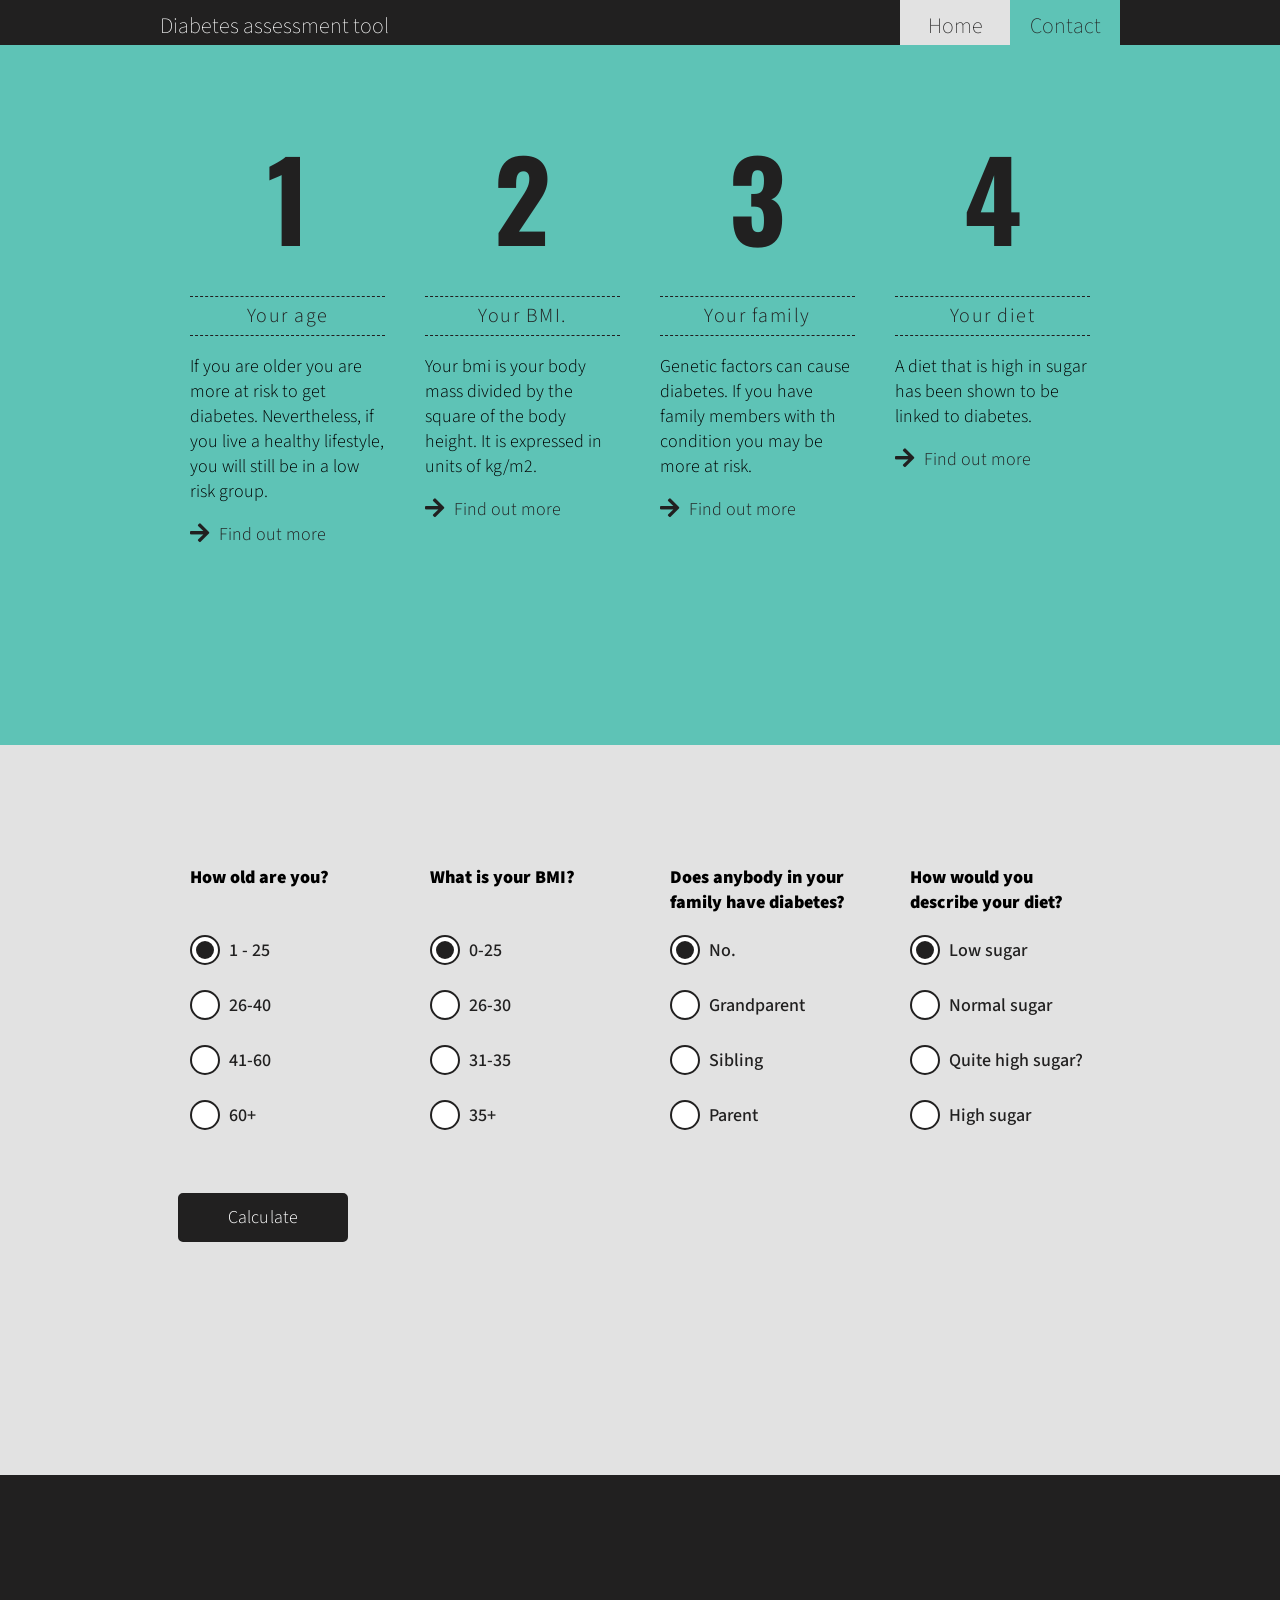
==== index.html @ 9d920e6a "first commit of app" ====
<!--Joseph Ketterer  -->
<!DOCTYPE html>
<html lang="en">

<head>
    <meta charset="UTF-8">
    <meta name="viewport" content="width=device-width, initial-scale=1.0">
    <meta http-equiv="X-UA-Compatible" content="ie=edge">
    <title>Document</title>
    <link rel="stylesheet" href="styles.css">
    <!-- I'm using a fontawesome arrow on the home page -->
    <link rel="stylesheet" href="https://use.fontawesome.com/releases/v5.5.0/css/all.css" integrity="sha384-B4dIYHKNBt8Bc12p+WXckhzcICo0wtJAoU8YZTY5qE0Id1GSseTk6S+L3BlXeVIU" crossorigin="anonymous">
    <style>
        @import url('https://fonts.googleapis.com/css?family=Oswald|Source+Sans+Pro');
    </style>
    <script src="diabetes.js"></script>
    <script src="extra.js"></script>
</head>

<body>
    <nav class="main-nav">
        <nav class="navcontainer">
            <h2>Diabetes assessment tool</h2>
            <nav class="leftnav">
                <nav class="contact-nav" id="current">
                    <a href="index.html">Home</a>
                </nav>
                <nav class="contact-nav">
                    <a href="contact.html">Contact</a>
                </nav>
            </nav>
        </nav>
    </nav>
    <div class="container">
        <div class="row-numbers">
            <ol class="content">
                <li class="contentitems">
                    <p class="summary">Your age</p>
                    <p>If you are older you are more at risk to get diabetes. Nevertheless, if you live a healthy lifestyle,
                        you will still be in a low risk group.</p>
                    <p class="arrowlink"><i class="fas fa-arrow-right"></i><a href="#" class="arrowlinks">Find out more</a></p>
                </li>
                <li class="contentitems">
                    <p class="summary">Your BMI.</p>
                    <p>Your bmi is your body mass divided by the square of the body height. It is expressed in units of kg/m2.</p>
                    <p class="arrowlink"><i class="fas fa-arrow-right"></i><a href="#" class="arrowlinks">Find out more</a></p>
                </li>
                <li class="contentitems">
                    <p class="summary">Your family</p>
                    <p>Genetic factors can cause diabetes. If you have family members with th condition you may be more at risk.</p>
                    <p class="arrowlink"><i class="fas fa-arrow-right"></i><a href="#" class="arrowlinks">Find out more</a></p>
                </li>
                <li class="contentitems">
                    <p class="summary">Your diet</p>
                    <p>A diet that is high in sugar has been shown to be linked to diabetes.</p>
                    <p class="arrowlink"><i class="fas fa-arrow-right"></i><a href="#" class="arrowlinks">Find out more</a></p>
                </li>
            </ol>
        </div>
    </div>

    <div class="form">
        <form action="post" class="diabetes" id="health">
            <div class="item-container">
                <div class="display">
                    <fieldset>
                        <p class="formtext">How old are you? </p>
                        <label class="rb fill">
                            <input type="radio" name="age" class="radio" value=0 checked />
                            <span class="rb-field"></span>
                            <span class="rb-text">1 - 25</span>
                        </label>
                        <label class="rb fill">
                            <input type="radio" name="age" class="radio" value=5 />
                            <span class="rb-field"></span>
                            <span class="rb-text">26-40</span>
                        </label>
                        <label class="rb fill">
                            <input type="radio" name="age" class="radio" value=8 />
                            <span class="rb-field"></span>
                            <span class="rb-text">41-60</span>
                        </label>
                        <label class="rb fill">
                            <input type="radio" name="age" class="radio" value=10 />
                            <span class="rb-field"></span>
                            <span class="rb-text">60+</span>
                        </label>
                    </fieldset>
                </div>

                <div class="display">
                    <p class="formtext">What is your BMI?</p>
                    <fieldset>
                        <label class="rb fill">
                            <input type="radio" name="BMI" class="radio" value=0 checked />
                            <span class="rb-field"></span>
                            <span class="rb-text">0-25</span>
                        </label>
                        <label class="rb fill">
                            <input type="radio" name="BMI" class="radio" value=0 />
                            <span class="rb-field"></span>
                            <span class="rb-text">26-30</span>
                        </label>
                        <label class="rb fill">
                            <input type="radio" name="BMI" class="radio" value=9 />
                            <span class="rb-field"></span>
                            <span class="rb-text">31-35</span>

                        </label>
                        <label class="rb fill">
                            <input type="radio" name="BMI" class="radio" value=10 />
                            <span class="rb-field"></span>
                            <span class="rb-text">35+</span>
                        </label>
                    </fieldset>
                </div>

                <div class="display">
                    <p class="formtext">Does anybody in your family have diabetes?</p>
                    <fieldset>
                        <label class="rb fill">
                            <input type="radio" name="family" class="radio" value=0 checked />
                            <span class="rb-field"></span>
                            <span class="rb-text">No.</span>
                        </label>
                        <label class="rb fill">
                            <input type="radio" name="family" class="radio" value=7 />
                            <span class="rb-field"></span>
                            <span class="rb-text">Grandparent</span>
                        </label>
                        <label class="rb fill">
                            <input type="radio" name="family" class="radio" value=15 />
                            <span class="rb-field"></span>
                            <span class="rb-text">Sibling</span>
                        </label>
                        <label class="rb fill">
                            <input type="radio" name="family"  class="radio" value=15 />
                            <span class="rb-field"></span>
                            <span class="rb-text">Parent</span>
                        </label>
                    </fieldset>
                </div>
                <div class="display">
                    <p class="formtext"> How would you describe your diet?</p>
                    <fieldset>
                        <label class="rb fill">
                            <input type="radio" name="diet" class="radio" value=0 checked />
                            <span class="rb-field"></span>
                            <span class="rb-text">Low sugar</span>
                        </label>
                        <label class="rb fill">
                            <input type="radio" name="diet" class="radio" value=0 />
                            <span class="rb-field"></span>
                            <span class="rb-text">Normal sugar</span>
                        </label>
                        <label class="rb fill">
                            <input type="radio" name="diet" class="radio" value=7>
                            <span class="rb-field"></span>
                            <span class="rb-text">Quite high sugar?</span>
                        </label>
                        <label class="rb fill">
                            <input type="radio" name="diet" class="radio" value=10 />
                            <span class="rb-field"></span>
                            <span class="rb-text">High sugar</span>
                        </label>
                    </fieldset>
                </div>
            </div>
            <div class="row">
                <input type="submit" id="Submit" value="Calculate" class="button">
            </div>
            <div class="results">
            </div>
        </form>
    </div>

    <div class="footercontainer">
        <footer class="footer">

        </footer>
    </div>
</body>
</html>
---- styles.css ----
/* Joseph Ketterer */
:root {
    --secondary: #5ec3b6;
    --tertiary: #e2e2e2;
    --black: #212020;
    --red: #fa8072;
}

* {
    box-sizing: border-box;
    margin: 0;
    padding: 0;
    border: 0;
}
/* used to remove default background colours from chrome */
input:-webkit-autofill,
input:-webkit-autofill:hover,
input:-webkit-autofill:focus,
input:-webkit-autofill:active  {
    background-color: white;
}

html {
    font-size: 62.5%;
}

body {
    font-family: 'Source Sans Pro', 'helvtica', 'arial';
    font-size: 22px;
    font-weight: 500;
}

p {
    margin: 1.8rem 0;
    font-weight: 300;
    font-size: 1.8rem
}

h1 {
    color: var(--tertiary);
    font-size: 9rem;
    font-family: 'Oswald';
    position: absolute;
    top: 18rem;
    right: 50rem;
}

h2 {
    padding-top: 10px;
    color: white;
    font-size: 2.2rem;
    text-align: center;
    font-weight: 200;
}


h3 {
    font-family: 'Oswald', 'Helvetica neue', arial, sans-serif;
    font-size: 3.5rem;
    border-bottom: 1px dashed var(--black);
    text-transform: uppercase;
}

h4 {
    padding-bottom: 3rem;
    font-size: 3rem
}



.row {
    width: 75%;
    margin: auto;
    padding: 1.8rem;
    max-width: 1000px;
}

.row-numbers{
    width: 75%;
    margin: auto;
    padding: 0rem;
    max-width: 1000px;

}

/*---------------- Main navigation ------------- */
.contact-nav {
    background-color: var(--secondary);
    width: 11rem;
    padding-top: 10px;
}

.leftnav {
    display: flex;
    text-align: center;
}



.contact-nav:hover {
    background-color: var(--tertiary);
}

#current {
    background-color: var(--tertiary);
}

.navcontainer {
    margin: auto;
    width: 75%;
    display: flex;
    justify-content: space-between;
    height: 4.5rem;
    max-width: 1000px;

}

.navcontainer a {
    padding-top: 10px;
    color: white;
    font-size: 2.2rem;
    text-align: center;
    font-weight: 200;
    text-decoration: none;
    color: var(--black);


}

.main-nav {
    background-color: var(--black);
    width: 100%;
}

/*---------------- End of Main navigation ---------- */
/* ---intro text numbers display--- */
.content {
    display: flex;
    flex-wrap: wrap;
    justify-content: space-around;
    height: 70rem;
    padding-top: 5rem;
    align-self: center;
}

.contentitems {
    transition: all 1s;
    flex: .8;
    vertical-align: top;
}

.contentitems a {
    vertical-align: top;
    color: var(--black);
    text-decoration: none;
    margin-left: 1rem;
}

.contentitems a:hover {
    text-decoration: underline;
}

.fa-arrow-right{
    font-size: 2.2rem;
    color: var(--black);
}

.open {
    flex-grow: 2;
}

.open p {
    font-size: 2.2rem;
}


ol {
    counter-reset: listNumbering;
    list-style: none;
    padding: 0 1rem;
    margin: auto;
}


li {
    font-size: 1em;
    counter-increment: listNumbering;
    width: 18rem;
    margin: 2rem;
    cursor: pointer;
}

li:before {
    content: counter(listNumbering, decimal);
    display: block;
    font-family: Oswald, sans-serif;
    font-size: 11rem;
    font-weight: 700;
    text-align: center;
    color: var(--black);
}

.summary {
    color: var(--black);
    border-top: 1px dashed var(--black);
    border-bottom: 1px dashed var(--black);
    font-family: "Source Sans Pro", sans-serif;
    font-size: 2rem;
    font-weight: 300;
    letter-spacing: 0.15rem;
    padding: .5rem 0;
    text-align: center;
}



.arrowlink {
    position: relative;
    top: 0;
    left: 0;
    width: 100%;
    height: 1.8rem;
}

/* --- end of intro text numbers display--- */
/*---------------------- results ------------------------*/
.results {
    background-color: var(--tertiary);
    height: 20rem;
}

.results a {
    color: var(--black);
    font-weight: 900;
}

.results-message {
    width: 75%;
    margin: auto;
    padding-top: 1rem;
    padding-bottom: 1rem;

    border-top: 2px dashed var(--black);
    border-bottom: 2px dashed var(--black);
    max-width: 1000px;


}



/*-------------------end of results----------------------- */
.container {
    background-color: var(--secondary);
    width: 100%;
}

.form {
    background-color: var(--tertiary);
    padding-top: 10rem;
}

.button {
    padding: 1.5rem 3rem;
    font-size: 1.8rem;
    background-color: var(--black);
    ;
    border-radius: .5rem;
    color: white;
    border: 2px solid var(--black);
    ;
    margin-bottom: 1.5rem;
    height: auto;
    width: 17rem;
}


.button:hover {
    background-color: var(--black);
    ;
    transition-duration: .3s;
    background-color: var(--secondary);
    cursor: pointer;
    color: var(--black);
    ;
}

button:focus {outline:0;}
/* styles for radio button flexbox   */
.item-container {
    display: flex;
    margin: auto;
    justify-content: space-around;
    flex-wrap: wrap;
    flex-direction: row;
    width: 75%;
    counter-reset: section;
    position: relative;
    background-color: var(--tertiary);
    max-width: 1000px;
}

.display {
    display: flex;
    flex-direction: column;
    flex-wrap: wrap;
    width: 18rem;
    margin: 2rem;
}


.formtext {
    height: 5.5rem;
    font-weight: 900;
    padding: 0 0 7rem 0;
    margin: 0;

}

/*----end of  styles for radio button flexbox ----------  */
/* ----------styles for radio buttons--------- */
.rb-container {
    display: flex;
    flex-direction: column;
    justify-content: space-around;
}

.rb {
    display: flex;
    color: var(--black);
    font-weight: 500;
    margin-bottom: 25px;
}

.rb input {
    width: 0;
    height: 0;
    /*I'm changing the opacity so it is still on screen - screen readers can still read this  */
    opacity: 0;
}

.rb .rb-field {
    width: 3rem;
    height: 3rem;
    background-color: white;
    position: relative;
    border: 2px solid var(--black);
}

.rb .rb-text {
    display: flex;
    justify-content: space-around;
    flex-direction: column;
    margin-left: .5em;
}

.rb-text {
    font-size: 1.8rem
}

.rb .rb-field {
    border-radius: 100%;
}

.rb.fill input:checked+span:before {

    width: 71%;
    height: 71%;
    top: 15%;
    left: 15%;

}

.rb.fill .rb-field:before {
    content: '';
    position: absolute;

    width: 0;
    height: 0;
    top: 50%;
    left: 50%;

    background-color: var(--black);
    ;
    border-radius: 100%;
    transition: all .2s cubic-bezier(.45, .05, 0, 1.98);
}

.rb.outline .rb-field {
    background-color: transparent;
    border: .9em solid var(--secondary);
}

.rb.outline .rb-field:before {
    content: '';
    position: absolute;
    border-radius: 100%;
    background-color: black;
    width: 0;
    height: 0;
    top: .5em;
    left: .5em;
    transition: all .2s cubic-bezier(.45, .05, 0, 1.98);
}

/* ---------- end of styles for radio buttons--------- */

.footercontainer {
    height: 20rem;
    width: 100%;
    background-color: var(--black);
}

.footer{
    width: 80%;
    margin: auto;
    padding: 3rem 0;
    color: #ffffff;
}

@media screen and (max-width: 600px) {
    .item-container {
        flex-direction: column;
        align-content: center;
        justify-content: center;
    }

    .display {
        flex: 1;
    }
}


/* -----------------tooltip ------------*/
.tool {
    position: absolute;
    top: 67.5rem;
    margin-left: -2.3rem;
}

.tooltip {
    width: 14rem;
    padding: 1rem;
    background-color: var(--secondary);
    color: black;
    text-align: center;
    opacity: 0;
    border-radius: .2rem;
    z-index: 1;
    font: 0.65em Arial, Helvetica, sans-serif;
    display: block;
    position: absolute;
    right: 2rem;
    top: -9rem;
}

.tooltip::after {
    content: "";
    position: absolute;
    top: 100%;
    left: 80%;
    margin-left: -10px;
    border-width: 10px;
    border-style: solid;
    border-color: var(--secondary) transparent transparent transparent;
}
.questionmark {
    background-image: url(images/questionmark.svg);
    background-size: 38px 38px;
    padding: 1em;
    background-repeat: no-repeat;
    width: 3rem;
}


/* -------------end of tooltip----------- */


.formcontainer {
    padding: 4rem;
    margin: auto;
    background-color: white;
    width: 70rem;
}

.container-white {
    padding: 5rem;
}

.contact-form-body {
    width: 100%;
    height: auto;
    background-color: var(--tertiary);
}

.main-content {
    padding: 4rem;
    margin: auto;
    width: auto;
    background-color: var(--secondary);
}

.contact-form {
    width: 60rem;
    background-color: white;
    padding: 3rem;
}

.error {
    display: block;
    align-self: center;
    margin-left: 1rem;
    color: red;
    font-size: 1.4rem;
}

.forminput {
    height: 5.5rem;
    display: flex;
    margin-bottom: 1.5rem;
    width: 100%
}

.label {
    width: 27rem;
    height: 3rem;
    align-self: flex-end;
    display: inline-block;
    font-size: 1.8rem;
}

.backgroundred {
    background-color: #f9e3df;
}

/*----------------- Select box dropdown styles -----------  */
.select-style {
    padding: 0 0 0 .3rem;
    border: 1px solid var(--black);
    width: 13rem;
    border-radius: .2rem;
    overflow: hidden;
    background-color: #fff;
    height: 5rem;
    background: #fff url("images/arrow-down-solid.svg") no-repeat 80% 55%;
    background-size: 15px 15px;
}

.select-style select {
    padding-top: 1.5rem;
    width: 160%;
    font-size: 1.7rem;
    line-height: 1.5rem;
    border: none;
    box-shadow: none;
    background-color: transparent;
    background-image: none;
    -webkit-appearance: none;
    -moz-appearance: none;
    appearance: none;
}

.select-style select:focus {
    border: 0px;
    outline: 0px;
}

/*-----------------end of Select box dropdown styles -----------  */
input {
    border: 1px solid var(--black);
    height: 5rem;
    width: 25rem;
    /* margin: 10px 0 0 0; */
    padding: .4rem;
    font-size: 1.8rem;
    line-height: 1.5rem;
    color: var(--black);
    letter-spacing: .01em;
    font-style: normal;
    font-weight: 300;
    font-family: 'Source Sans Pro';
    display: inline-block;
    margin-bottom: 2rem;
    border-radius: .2rem;
}

.focus {
    background-color: #f8ffd4;
}

.red {
    color: red;
}

/* ------------ popup css ---------------- */
.modal {
    position: fixed;
    left: 0;
    top: 0;
    width: 100%;
    height: 100%;
    background-color: rgba(0, 0, 0, 0.5);
    opacity: 0;
    visibility: hidden;
    transform: scale(1.1);
    /*transition for when the form closes */
    transition: visibility 0s linear 0.25s, opacity 0.25s 0s, transform 0.25s;
}

.modal-content {
    position: absolute;
    top: 50%;
    left: 50%;
    transform: translate(-50%, -50%);
    background-color: white;
    padding: 1rem 1.5rem;
    width: 35rem;
    height: 15rem;
    border-radius: 0.1rem;
    border: 3px solid var(--black);
}

.close-button {
    float: right;
    width: 1.5rem;
    line-height: 1.5rem;
    text-align: center;
    cursor: pointer;
    border-radius: 0.25rem;
    background-color: lightgray;
}

.close-button:hover {
    background-color: darkgray;
}

.show-modal {
    opacity: 1;
    visibility: visible;
    transform: scale(1.0);
    transition: visibility 0s linear 0s, opacity 0.25s 0s, transform 0.25s;
}

/* ------------ end of popup css ---------------- */
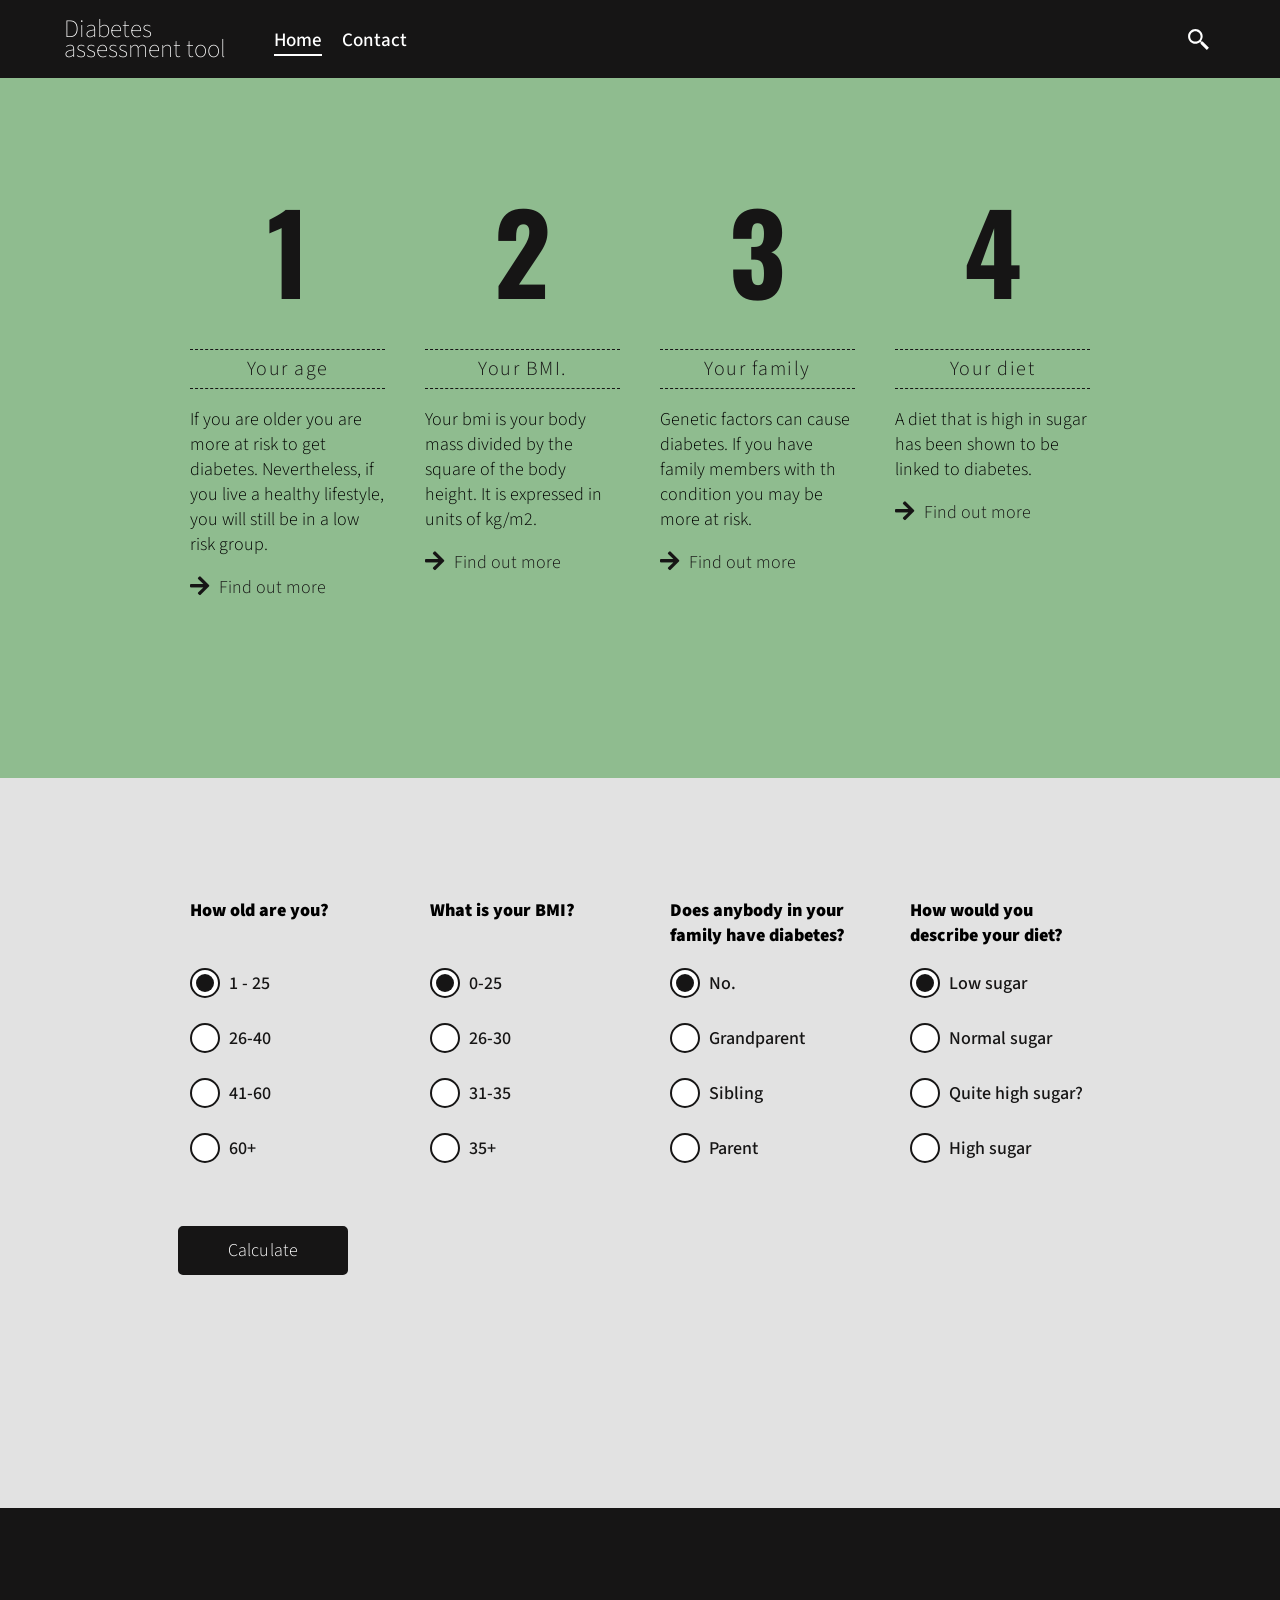
==== commit 92277996: "changes mainly css" ====
--- a/index.html
+++ b/index.html
@@ -1,183 +1,180 @@
 <!--Joseph Ketterer  -->
 <!DOCTYPE html>
 <html lang="en">
+    <head>
+        <meta charset="UTF-8">
+        <meta name="viewport" content="width=device-width, initial-scale=1.0">
+        <meta http-equiv="X-UA-Compatible" content="ie=edge">
+        <title>Diabetes tool</title>
+        <link rel="stylesheet" href="styles.css">
+        <!-- I'm using a fontawesome arrow on the home page -->
+        <link rel="stylesheet" href="https://use.fontawesome.com/releases/v5.5.0/css/all.css" integrity="sha384-B4dIYHKNBt8Bc12p+WXckhzcICo0wtJAoU8YZTY5qE0Id1GSseTk6S+L3BlXeVIU" crossorigin="anonymous">
+        <style>
+        @import url('https://fonts.googleapis.com/css?family=Oswald|Source+Sans+Pro');
+        </style>
+        <script src="diabetes.js"></script>
+        <script src="extra.js"></script>
+    </head>
+    <body>
+        <div class="main-nav">
+            <nav class="navcontainer">
+                <h1>Diabetes assessment tool</h1>
+                <uL class = "leftnav">
+                    <li class="contact-nav">
+                        <a href="index.html" id="current">Home</a>
+                    </li>
+                    <li class="contact-nav" >
+                        <a href="contact.html">Contact</a>
+                    </li>
+                </ul>
+                <div class ="icon"></div>
+            </nav>
+        </div>
+        <div class="container">
+            <div class="row-numbers">
+                <ol class="content">
+                    <li class="contentitems">
+                        <p class="summary">Your age</p>
+                        <p>If you are older you are more at risk to get diabetes. Nevertheless, if you live a healthy lifestyle,
+                        you will still be in a low risk group.</p>
+                        <p class="arrowlink"><i class="fas fa-arrow-right"></i><a href="#" class="arrowlinks">Find out more</a></p>
+                    </li>
+                    <li class="contentitems">
+                        <p class="summary">Your BMI.</p>
+                        <p>Your bmi is your body mass divided by the square of the body height. It is expressed in units of kg/m2.</p>
+                        <p class="arrowlink"><i class="fas fa-arrow-right"></i><a href="#" class="arrowlinks">Find out more</a></p>
+                    </li>
+                    <li class="contentitems">
+                        <p class="summary">Your family</p>
+                        <p>Genetic factors can cause diabetes. If you have family members with th condition you may be more at risk.</p>
+                        <p class="arrowlink"><i class="fas fa-arrow-right"></i><a href="#" class="arrowlinks">Find out more</a></p>
+                    </li>
+                    <li class="contentitems">
+                        <p class="summary">Your diet</p>
+                        <p>A diet that is high in sugar has been shown to be linked to diabetes.</p>
+                        <p class="arrowlink"><i class="fas fa-arrow-right"></i><a href="#" class="arrowlinks">Find out more</a></p>
+                    </li>
+                </ol>
+            </div>
+        </div>
+        <div class="form">
+            <form action="post" class="diabetes" id="health">
+                <div class="item-container">
+                    <div class="display">
+                        <fieldset>
+                            <p class="formtext">How old are you? </p>
+                            <label class="rb fill">
+                                <input type="radio" name="age" class="radio" value=0 checked />
+                                <span class="rb-field"></span>
+                                <span class="rb-text">1 - 25</span>
+                            </label>
+                            <label class="rb fill">
+                                <input type="radio" name="age" class="radio" value=5 />
+                                <span class="rb-field"></span>
+                                <span class="rb-text">26-40</span>
+                            </label>
+                            <label class="rb fill">
+                                <input type="radio" name="age" class="radio" value=8 />
+                                <span class="rb-field"></span>
+                                <span class="rb-text">41-60</span>
+                            </label>
+                            <label class="rb fill">
+                                <input type="radio" name="age" class="radio" value=10 />
+                                <span class="rb-field"></span>
+                                <span class="rb-text">60+</span>
+                            </label>
+                        </fieldset>
+                    </div>
+                    <div class="display">
+                        <p class="formtext">What is your BMI?</p>
+                        <fieldset>
+                            <label class="rb fill">
+                                <input type="radio" name="BMI" class="radio" value=0 checked />
+                                <span class="rb-field"></span>
+                                <span class="rb-text">0-25</span>
+                            </label>
+                            <label class="rb fill">
+                                <input type="radio" name="BMI" class="radio" value=0 />
+                                <span class="rb-field"></span>
+                                <span class="rb-text">26-30</span>
+                            </label>
+                            <label class="rb fill">
+                                <input type="radio" name="BMI" class="radio" value=9 />
+                                <span class="rb-field"></span>
+                                <span class="rb-text">31-35</span>
 
-<head>
-    <meta charset="UTF-8">
-    <meta name="viewport" content="width=device-width, initial-scale=1.0">
-    <meta http-equiv="X-UA-Compatible" content="ie=edge">
-    <title>Document</title>
-    <link rel="stylesheet" href="styles.css">
-    <!-- I'm using a fontawesome arrow on the home page -->
-    <link rel="stylesheet" href="https://use.fontawesome.com/releases/v5.5.0/css/all.css" integrity="sha384-B4dIYHKNBt8Bc12p+WXckhzcICo0wtJAoU8YZTY5qE0Id1GSseTk6S+L3BlXeVIU" crossorigin="anonymous">
-    <style>
-        @import url('https://fonts.googleapis.com/css?family=Oswald|Source+Sans+Pro');
-    </style>
-    <script src="diabetes.js"></script>
-    <script src="extra.js"></script>
-</head>
+                            </label>
+                            <label class="rb fill">
+                                <input type="radio" name="BMI" class="radio" value=10 />
+                                <span class="rb-field"></span>
+                                <span class="rb-text">35+</span>
+                            </label>
+                        </fieldset>
+                    </div>
 
-<body>
-    <nav class="main-nav">
-        <nav class="navcontainer">
-            <h2>Diabetes assessment tool</h2>
-            <nav class="leftnav">
-                <nav class="contact-nav" id="current">
-                    <a href="index.html">Home</a>
-                </nav>
-                <nav class="contact-nav">
-                    <a href="contact.html">Contact</a>
-                </nav>
-            </nav>
-        </nav>
-    </nav>
-    <div class="container">
-        <div class="row-numbers">
-            <ol class="content">
-                <li class="contentitems">
-                    <p class="summary">Your age</p>
-                    <p>If you are older you are more at risk to get diabetes. Nevertheless, if you live a healthy lifestyle,
-                        you will still be in a low risk group.</p>
-                    <p class="arrowlink"><i class="fas fa-arrow-right"></i><a href="#" class="arrowlinks">Find out more</a></p>
-                </li>
-                <li class="contentitems">
-                    <p class="summary">Your BMI.</p>
-                    <p>Your bmi is your body mass divided by the square of the body height. It is expressed in units of kg/m2.</p>
-                    <p class="arrowlink"><i class="fas fa-arrow-right"></i><a href="#" class="arrowlinks">Find out more</a></p>
-                </li>
-                <li class="contentitems">
-                    <p class="summary">Your family</p>
-                    <p>Genetic factors can cause diabetes. If you have family members with th condition you may be more at risk.</p>
-                    <p class="arrowlink"><i class="fas fa-arrow-right"></i><a href="#" class="arrowlinks">Find out more</a></p>
-                </li>
-                <li class="contentitems">
-                    <p class="summary">Your diet</p>
-                    <p>A diet that is high in sugar has been shown to be linked to diabetes.</p>
-                    <p class="arrowlink"><i class="fas fa-arrow-right"></i><a href="#" class="arrowlinks">Find out more</a></p>
-                </li>
-            </ol>
+                    <div class="display">
+                        <p class="formtext">Does anybody in your family have diabetes?</p>
+                        <fieldset>
+                            <label class="rb fill">
+                                <input type="radio" name="family" class="radio" value=0 checked />
+                                <span class="rb-field"></span>
+                                <span class="rb-text">No.</span>
+                            </label>
+                            <label class="rb fill">
+                                <input type="radio" name="family" class="radio" value=7 />
+                                <span class="rb-field"></span>
+                                <span class="rb-text">Grandparent</span>
+                            </label>
+                            <label class="rb fill">
+                                <input type="radio" name="family" class="radio" value=15 />
+                                <span class="rb-field"></span>
+                                <span class="rb-text">Sibling</span>
+                            </label>
+                            <label class="rb fill">
+                                <input type="radio" name="family" class="radio" value=15 />
+                                <span class="rb-field"></span>
+                                <span class="rb-text">Parent</span>
+                            </label>
+                        </fieldset>
+                    </div>
+                    <div class="display">
+                        <p class="formtext"> How would you describe your diet?</p>
+                        <fieldset>
+                            <label class="rb fill">
+                                <input type="radio" name="diet" class="radio" value=0 checked />
+                                <span class="rb-field"></span>
+                                <span class="rb-text">Low sugar</span>
+                            </label>
+                            <label class="rb fill">
+                                <input type="radio" name="diet" class="radio" value=0 />
+                                <span class="rb-field"></span>
+                                <span class="rb-text">Normal sugar</span>
+                            </label>
+                            <label class="rb fill">
+                                <input type="radio" name="diet" class="radio" value=7>
+                                <span class="rb-field"></span>
+                                <span class="rb-text">Quite high sugar?</span>
+                            </label>
+                            <label class="rb fill">
+                                <input type="radio" name="diet" class="radio" value=10 />
+                                <span class="rb-field"></span>
+                                <span class="rb-text">High sugar</span>
+                            </label>
+                        </fieldset>
+                    </div>
+                </div>
+                <div class="row">
+                    <input type="submit" id="Submit" value="Calculate" class="button">
+                </div>
+                <div class="results">
+
+                </div>
+            </form>
         </div>
-    </div>
+        <div class="footercontainer">
+            <footer class="footer">
 
-    <div class="form">
-        <form action="post" class="diabetes" id="health">
-            <div class="item-container">
-                <div class="display">
-                    <fieldset>
-                        <p class="formtext">How old are you? </p>
-                        <label class="rb fill">
-                            <input type="radio" name="age" class="radio" value=0 checked />
-                            <span class="rb-field"></span>
-                            <span class="rb-text">1 - 25</span>
-                        </label>
-                        <label class="rb fill">
-                            <input type="radio" name="age" class="radio" value=5 />
-                            <span class="rb-field"></span>
-                            <span class="rb-text">26-40</span>
-                        </label>
-                        <label class="rb fill">
-                            <input type="radio" name="age" class="radio" value=8 />
-                            <span class="rb-field"></span>
-                            <span class="rb-text">41-60</span>
-                        </label>
-                        <label class="rb fill">
-                            <input type="radio" name="age" class="radio" value=10 />
-                            <span class="rb-field"></span>
-                            <span class="rb-text">60+</span>
-                        </label>
-                    </fieldset>
-                </div>
-
-                <div class="display">
-                    <p class="formtext">What is your BMI?</p>
-                    <fieldset>
-                        <label class="rb fill">
-                            <input type="radio" name="BMI" class="radio" value=0 checked />
-                            <span class="rb-field"></span>
-                            <span class="rb-text">0-25</span>
-                        </label>
-                        <label class="rb fill">
-                            <input type="radio" name="BMI" class="radio" value=0 />
-                            <span class="rb-field"></span>
-                            <span class="rb-text">26-30</span>
-                        </label>
-                        <label class="rb fill">
-                            <input type="radio" name="BMI" class="radio" value=9 />
-                            <span class="rb-field"></span>
-                            <span class="rb-text">31-35</span>
-
-                        </label>
-                        <label class="rb fill">
-                            <input type="radio" name="BMI" class="radio" value=10 />
-                            <span class="rb-field"></span>
-                            <span class="rb-text">35+</span>
-                        </label>
-                    </fieldset>
-                </div>
-
-                <div class="display">
-                    <p class="formtext">Does anybody in your family have diabetes?</p>
-                    <fieldset>
-                        <label class="rb fill">
-                            <input type="radio" name="family" class="radio" value=0 checked />
-                            <span class="rb-field"></span>
-                            <span class="rb-text">No.</span>
-                        </label>
-                        <label class="rb fill">
-                            <input type="radio" name="family" class="radio" value=7 />
-                            <span class="rb-field"></span>
-                            <span class="rb-text">Grandparent</span>
-                        </label>
-                        <label class="rb fill">
-                            <input type="radio" name="family" class="radio" value=15 />
-                            <span class="rb-field"></span>
-                            <span class="rb-text">Sibling</span>
-                        </label>
-                        <label class="rb fill">
-                            <input type="radio" name="family"  class="radio" value=15 />
-                            <span class="rb-field"></span>
-                            <span class="rb-text">Parent</span>
-                        </label>
-                    </fieldset>
-                </div>
-                <div class="display">
-                    <p class="formtext"> How would you describe your diet?</p>
-                    <fieldset>
-                        <label class="rb fill">
-                            <input type="radio" name="diet" class="radio" value=0 checked />
-                            <span class="rb-field"></span>
-                            <span class="rb-text">Low sugar</span>
-                        </label>
-                        <label class="rb fill">
-                            <input type="radio" name="diet" class="radio" value=0 />
-                            <span class="rb-field"></span>
-                            <span class="rb-text">Normal sugar</span>
-                        </label>
-                        <label class="rb fill">
-                            <input type="radio" name="diet" class="radio" value=7>
-                            <span class="rb-field"></span>
-                            <span class="rb-text">Quite high sugar?</span>
-                        </label>
-                        <label class="rb fill">
-                            <input type="radio" name="diet" class="radio" value=10 />
-                            <span class="rb-field"></span>
-                            <span class="rb-text">High sugar</span>
-                        </label>
-                    </fieldset>
-                </div>
-            </div>
-            <div class="row">
-                <input type="submit" id="Submit" value="Calculate" class="button">
-            </div>
-            <div class="results">
-            </div>
-        </form>
-    </div>
-
-    <div class="footercontainer">
-        <footer class="footer">
-
-        </footer>
-    </div>
-</body>
+            </footer>
+        </div>
+    </body>
 </html>
--- a/styles.css
+++ b/styles.css
@@ -1,8 +1,8 @@
 /* Joseph Ketterer */
 :root {
-    --secondary: #5ec3b6;
+    --secondary: #8FBC8F;
     --tertiary: #e2e2e2;
-    --black: #212020;
+    --black: #161515;
     --red: #fa8072;
 }
 
@@ -36,21 +36,26 @@
     font-size: 1.8rem
 }
 
-h1 {
+/* h1 {
     color: var(--tertiary);
     font-size: 9rem;
     font-family: 'Oswald';
     position: absolute;
     top: 18rem;
     right: 50rem;
-}
-
-h2 {
-    padding-top: 10px;
+} */
+
+h1 {
+
     color: white;
-    font-size: 2.2rem;
+    font-size: 2.5rem;
     text-align: center;
     font-weight: 200;
+    width: 17rem;
+    height: auto;
+    text-align: left;
+    line-height: 2rem;
+    align-self: center;
 }
 
 
@@ -72,74 +77,88 @@
     width: 75%;
     margin: auto;
     padding: 1.8rem;
-    max-width: 1000px;
+    max-width: 1400px;
 }
 
 .row-numbers{
     width: 75%;
     margin: auto;
     padding: 0rem;
-    max-width: 1000px;
+    max-width: 1400px;
 
 }
 
 /*---------------- Main navigation ------------- */
-.contact-nav {
-    background-color: var(--secondary);
-    width: 11rem;
-    padding-top: 10px;
-}
-
-.leftnav {
-    display: flex;
-    text-align: center;
-}
-
-
-
-.contact-nav:hover {
-    background-color: var(--tertiary);
-}
-
-#current {
-    background-color: var(--tertiary);
-}
-
-.navcontainer {
-    margin: auto;
-    width: 75%;
-    display: flex;
-    justify-content: space-between;
-    height: 4.5rem;
-    max-width: 1000px;
-
-}
-
-.navcontainer a {
-    padding-top: 10px;
-    color: white;
-    font-size: 2.2rem;
-    text-align: center;
-    font-weight: 200;
-    text-decoration: none;
-    color: var(--black);
-
-
-}
-
 .main-nav {
     background-color: var(--black);
     width: 100%;
 }
 
+.navcontainer {
+    margin: auto;
+    width: 90%;
+    display: flex;
+    justify-content: flex-start;
+    min-height: 7.8rem;
+    max-width: 1400px;
+
+
+}
+
+
+.leftnav {
+    display: flex;
+    text-align: center;
+    align-self: center;
+}
+
+.leftnav li:first-child{
+    margin-left: 4rem;
+
+}
+
+.leftnav li{
+    list-style: none;
+    display: inline-block;
+    margin: 0;
+    margin-left: 2rem;
+
+
+
+}
+.leftnav li a{
+font-size: 1.9rem;
+text-decoration: none;
+color: white;
+}
+.contact-nav:hover {
+
+}
+
+#current {
+border-bottom: 2px solid white;
+}
+
+
+.icon{
+    background-image: url(images/search1.svg);
+    background-size: 25px 25px;
+    margin-top: 2.7rem;
+    background-repeat: no-repeat;
+    width: 3rem;
+    margin-left: auto;
+
+
+}
+
 /*---------------- End of Main navigation ---------- */
 /* ---intro text numbers display--- */
 .content {
     display: flex;
     flex-wrap: wrap;
     justify-content: space-around;
-    height: 70rem;
-    padding-top: 5rem;
+    min-height: 70rem;
+
     align-self: center;
 }
 
@@ -174,7 +193,7 @@
 }
 
 
-ol {
+.content {
     counter-reset: listNumbering;
     list-style: none;
     padding: 0 1rem;
@@ -182,7 +201,7 @@
 }
 
 
-li {
+.contentitems {
     font-size: 1em;
     counter-increment: listNumbering;
     width: 18rem;
@@ -190,7 +209,7 @@
     cursor: pointer;
 }
 
-li:before {
+.content li:before {
     content: counter(listNumbering, decimal);
     display: block;
     font-family: Oswald, sans-serif;
@@ -198,6 +217,7 @@
     font-weight: 700;
     text-align: center;
     color: var(--black);
+    padding-top: 7rem;
 }
 
 .summary {
@@ -242,7 +262,7 @@
 
     border-top: 2px dashed var(--black);
     border-bottom: 2px dashed var(--black);
-    max-width: 1000px;
+    max-width: 1400px;
 
 
 }
@@ -297,7 +317,7 @@
     counter-reset: section;
     position: relative;
     background-color: var(--tertiary);
-    max-width: 1000px;
+    max-width: 1400px;
 }
 
 .display {
@@ -434,7 +454,7 @@
 /* -----------------tooltip ------------*/
 .tool {
     position: absolute;
-    top: 67.5rem;
+    top: 70.7rem;
     margin-left: -2.3rem;
 }
 
@@ -585,7 +605,7 @@
 }
 
 .focus {
-    background-color: #f8ffd4;
+    background-color: #eaffea;
 }
 
 .red {
